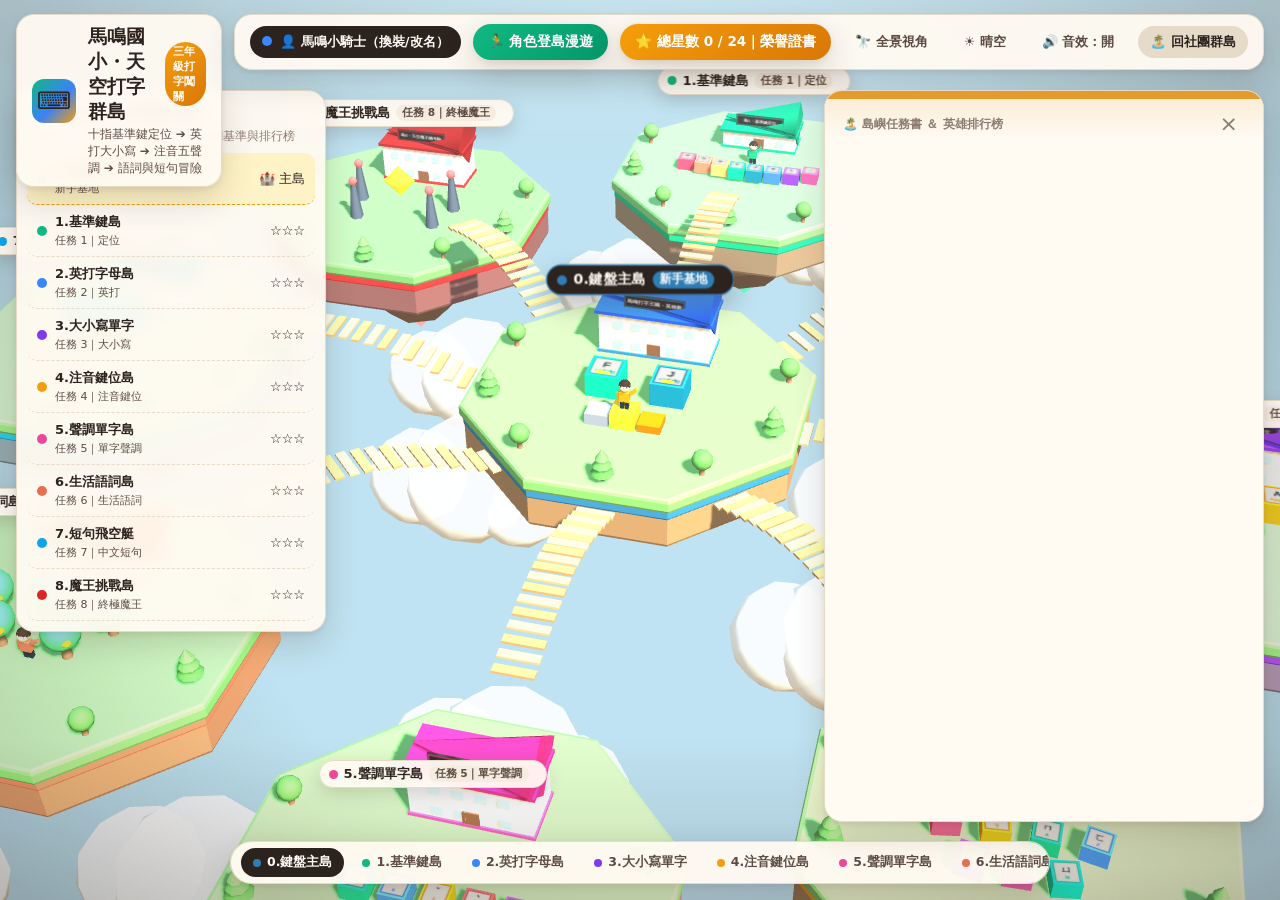
==== 打字島/index.html @ ccc3d575 "feat: add typing archipelago (打字島) for 3rd-grade students" ====
<!DOCTYPE html>
<html lang="zh-Hant-TW">
<head>
  <meta charset="UTF-8" />
  <meta name="viewport" content="width=device-width, initial-scale=1.0, maximum-scale=1.0, user-scalable=no" />
  <title>馬鳴國小・天空打字群島｜三年級中英打字十指闖關與英雄榜</title>
  <meta name="description" content="臺中市外埔區馬鳴國民小學「天空打字群島」：專為國小三年級設計的 3D 浮空島中英打字闖關網站，涵蓋基準鍵定位、英打字母、Shift 大小寫單字、注音符號鍵位、五聲調單字、雙字語詞、生活短句與混合魔王島。" />
  <link rel="stylesheet" href="./assets/styles.css" />
</head>
<body>
  <div id="root">
    <!-- 3D 畫布與微縮模型移軸濾鏡 -->
    <div id="canvas-stage" class="stage"></div>
    <div class="tilt-shift-overlay"></div>
    <div id="label-layer" class="label-layer"></div>

    <!-- 頂部品牌與個人星等工具列 -->
    <header class="topbar">
      <div class="brand">
        <div class="brand-logo" aria-hidden="true">⌨️</div>
        <div>
          <h1>
            馬鳴國小・天空打字群島
            <span class="beta">三年級打字闖關</span>
          </h1>
          <p>十指基準鍵定位 ➔ 英打大小寫 ➔ 注音五聲調 ➔ 語詞與短句冒險</p>
        </div>
      </div>

      <div class="profile-bar">
        <button id="btn-open-avatar" class="tb on" title="修改角色姓名與服裝">
          <span id="top-player-dot" style="display:inline-block;width:10px;height:10px;border-radius:50%;background:#3a86ff;margin-right:4px;"></span>
          👤 <span id="top-player-name">馬鳴小騎士</span>（換裝/改名）
        </button>

        <button id="btn-roam-toggle" class="action-pill" style="background:linear-gradient(135deg,#10b981,#059669);">
          🏃 角色登島漫遊
        </button>

        <button id="btn-open-cert-top" class="action-pill" style="background:linear-gradient(135deg,#f59e0b,#d97706);">
          ⭐ 總星數 <span id="total-stars-count">0 / 24</span>｜榮譽證書
        </button>

        <button id="btn-view" class="tb">🔭 全景視角</button>
        <button id="btn-theme" class="tb">☀️ 晴空</button>
        <button id="btn-sound" class="tb">🔊 音效：開</button>
        <a href="../index.html" class="tb" style="background:#e6dac8;color:#2c221e;" title="前往馬鳴國小社團群島">🏝️ 回社團群島</a>
      </div>
    </header>

    <!-- 角色漫遊模式頂部靠近提示 HUD -->
    <div id="roam-hud" class="roam-hud hidden">
      <span>🕹️ 漫遊操作：<span class="hud-key">W A S D</span> 或 <span class="hud-key">方向鍵</span> 移動｜<span class="hud-key">空白鍵</span> 跳躍</span>
      <span>📍 目前所在：<strong id="roam-island-name">0. 鍵盤王國主島</strong></span>
      <button id="btn-roam-play" class="hud-action">🎮 進入本島闖關</button>
      <div style="display:inline-flex;gap:4px;margin-left:6px;">
        <button class="hud-action" style="background:#3b82f6;" data-move="up">▲</button>
        <button class="hud-action" style="background:#3b82f6;" data-move="left">◀</button>
        <button class="hud-action" style="background:#3b82f6;" data-move="down">▼</button>
        <button class="hud-action" style="background:#3b82f6;" data-move="right">▶</button>
        <button class="hud-action" style="background:#f59e0b;" data-move="jump">跳</button>
      </div>
    </div>

    <!-- 左側：國小三年級 8 大打字任務島進度清單 -->
    <aside class="log" aria-label="打字闖關任務地圖">
      <div class="log-head">
        <h3>🗺️ 三年級打字闖關地圖</h3>
      </div>
      <p class="log-sub">點選任一島嶼可飛往該島並查看過關基準與排行榜</p>
      <div id="mission-list" class="mission-list"></div>
    </aside>

    <!-- 右側：島嶼任務說明、小三基準與英雄排行榜面板 -->
    <section id="detail-panel" class="panel" aria-label="島嶼詳情與英雄榜">
      <div class="panel-head">
        <div class="panel-nav">
          <span style="font-size:12px;font-weight:800;color:var(--muted);">🏝️ 島嶼任務書 ＆ 英雄排行榜</span>
          <button id="btn-close-detail" class="x" title="收合面板">×</button>
        </div>
      </div>
      <div id="detail-content" class="panel-body"></div>
    </section>

    <!-- 底部：9 座島嶼快速切換列 -->
    <nav class="toolbar" aria-label="島嶼快速導覽">
      <div id="island-dock" class="island-dock"></div>
    </nav>

    <!-- =========================================================
         🎮 打字闖關遊戲艙 (#typing-cockpit) ＆ 十指發光虛擬鍵盤
         ========================================================= -->
    <div id="typing-cockpit" class="cockpit-wrap hidden" role="dialog" aria-modal="true">
      <div class="cockpit" style="position:relative;">
        <!-- 座艙頂部資訊與即時成績列 -->
        <div class="cp-header">
          <div class="cp-title-box">
            <h3 id="cp-island-title">島 1：基準鍵定位島</h3>
            <div id="cp-rule-desc" style="font-size:12px;color:var(--ink-2);margin-top:2px;"></div>
          </div>

          <div class="cp-stats">
            <div class="stat-pill">⏱️ 剩餘 <b id="cp-timer">60s</b></div>
            <div class="stat-pill">🎯 已完成 <b id="cp-score">0</b></div>
            <div class="stat-pill">✨ 正確率 <b id="cp-acc">100%</b></div>
            <div class="stat-pill">🔥 連擊 <b id="cp-combo">0</b></div>
            <div class="stat-pill">🏆 目前星等 <b id="cp-stars-live">☆☆☆</b></div>
          </div>

          <div style="display:flex;gap:6px;">
            <button id="btn-cp-restart" class="tb" style="background:var(--paper);border:1px solid var(--line);">🔄 重新計時</button>
            <button id="btn-cp-finish-now" class="tb" style="background:#fef3c7;border:1px solid #f59e0b;">🏁 提前結算</button>
            <button id="btn-cp-close" class="tb" style="background:#fee2e2;color:#991b1b;">✕ 離開 (Esc)</button>
          </div>
        </div>

        <!-- 題目展示與注音/按鍵逐鍵拆解舞台 -->
        <div class="cp-stage">
          <button id="cp-mode-toggle" class="tb" style="background:#dbeafe;color:#1e40af;border:1px solid #93c5fd;font-size:12px;margin-bottom:4px;">
            🎯 目前：注音按鍵導引模式（免切輸入法）
          </button>

          <div class="prompt-card">
            <div id="cp-target-big" class="prompt-main">F</div>
            <div id="cp-zy-steps" class="zy-steps-row"></div>
            <div id="cp-hint-text" class="prompt-sub"></div>
          </div>

          <!-- 可選：真實中文輸入框 (IME) 模式 -->
          <div id="cp-ime-wrap" class="ime-input-box hidden">
            <input id="cp-ime-input" type="text" placeholder="請切到微軟注音，在此輸入上方國字..." autocomplete="off" />
          </div>

          <!-- 十指分工提示橫幅 -->
          <div id="vk-finger-banner" class="finger-banner">
            🖐️ 請把左手食指放在 F 鍵、右手食指放在 J 鍵（摸摸看有小凸點喔！）
          </div>
        </div>

        <!-- 臺灣標準大千注音 + 英數 4 排發光虛擬鍵盤 -->
        <div class="v-keyboard">
          <div id="vk-rows-container" style="display:flex;flex-direction:column;gap:6px;"></div>
          <div class="finger-legend">
            <span><i style="background:#ef476f"></i>左手小指</span>
            <span><i style="background:#f78c6b"></i>左手無名指</span>
            <span><i style="background:#ffd166"></i>左手中指</span>
            <span><i style="background:#06d6a0"></i>左手食指(F凸點)</span>
            <span><i style="background:#a855f7"></i>雙手大拇指(空白鍵一聲)</span>
            <span><i style="background:#118ab2"></i>右手食指(J凸點)</span>
            <span><i style="background:#3a86ff"></i>右手中指</span>
            <span><i style="background:#8338ec"></i>右手無名指</span>
            <span><i style="background:#ec4899"></i>右手小指</span>
          </div>
        </div>

        <!-- 闖關完成結算覆蓋層 -->
        <div id="cp-result-overlay" class="res-overlay hidden"></div>
      </div>
    </div>

    <!-- =========================================================
         👤 角色命名與造型自訂彈窗 (#avatar-modal)
         ========================================================= -->
    <div id="avatar-modal" class="modal-wrap hidden" role="dialog" aria-modal="true">
      <div class="modal-card" style="max-width:460px;">
        <button id="btn-close-avatar" class="x modal-close">×</button>
        <h2 style="margin:0 0 6px;">👤 設定你的打字冒險家角色</h2>
        <p style="margin:0 0 14px;font-size:13px;color:var(--ink-2);">
          你的名字會顯示在 3D 人物頭頂名牌、各島英雄排行榜與榮譽證書上喔！（請填寫暱稱或名字即可）
        </p>

        <div style="display:flex;flex-direction:column;gap:10px;">
          <label style="font-size:13px;font-weight:800;">
            🌟 角色名字 / 暱稱
            <input id="inp-player-name" type="text" maxlength="14" placeholder="例如：小天馬、3年甲班小傑" style="width:100%;margin-top:4px;padding:8px 12px;border-radius:10px;border:1.5px solid var(--line);font-weight:800;" />
          </label>

          <label style="font-size:13px;font-weight:800;">
            🎖️ 頭頂稱號徽章
            <input id="inp-player-title" type="text" maxlength="14" placeholder="例如：三年級打字冒險家" style="width:100%;margin-top:4px;padding:8px 12px;border-radius:10px;border:1.5px solid var(--line);font-weight:800;" />
          </label>

          <div>
            <div style="font-size:13px;font-weight:800;">👕 上衣顏色</div>
            <div class="avatar-colors">
              <button class="color-dot" style="background:#3a86ff" data-shirt="#3a86ff" title="天空藍"></button>
              <button class="color-dot" style="background:#10b981" data-shirt="#10b981" title="森林綠"></button>
              <button class="color-dot" style="background:#ef476f" data-shirt="#ef476f" title="活力紅"></button>
              <button class="color-dot" style="background:#f59e0b" data-shirt="#f59e0b" title="陽光橘"></button>
              <button class="color-dot" style="background:#8338ec" data-shirt="#8338ec" title="魔法紫"></button>
            </div>
          </div>

          <div>
            <div style="font-size:13px;font-weight:800;">🧢 帽子顏色</div>
            <div class="avatar-colors">
              <button class="color-dot" style="background:#fbbf24" data-hat="#fbbf24" title="金黃帽"></button>
              <button class="color-dot" style="background:#ef4444" data-hat="#ef4444" title="紅探險帽"></button>
              <button class="color-dot" style="background:#3b82f6" data-hat="#3b82f6" title="藍飛行帽"></button>
              <button class="color-dot" style="background:#10b981" data-hat="#10b981" title="綠精靈帽"></button>
              <button class="color-dot" style="background:#ec4899" data-hat="#ec4899" title="粉紅帽"></button>
            </div>
          </div>

          <button id="btn-save-avatar" class="btn-primary-launch" style="background:linear-gradient(135deg,#10b981,#2563eb);margin-top:6px;">
            ✅ 儲存角色並更新排行榜名牌
          </button>
        </div>
      </div>
    </div>

    <!-- =========================================================
         🏆 榮譽證書與總成績單彈窗 (#cert-modal)
         ========================================================= -->
    <div id="cert-modal" class="modal-wrap hidden" role="dialog" aria-modal="true">
      <div class="modal-card" style="max-width:740px;">
        <button id="btn-close-cert" class="x modal-close no-print">×</button>
        <div id="cert-body"></div>
        <div class="no-print" style="display:flex;justify-content:flex-end;gap:10px;margin-top:14px;">
          <button id="btn-print-cert" class="btn-primary-launch" style="background:linear-gradient(135deg,#f59e0b,#d97706);padding:9px 18px;">
            🖨️ 列印 / 另存 PDF 榮譽證書
          </button>
        </div>
      </div>
    </div>
  </div>

  <!-- 載入 Three.js、小三打字題庫、3D 浮空島引擎與互動 UI -->
  <script src="./assets/three.min.js"></script>
  <script src="./assets/typing-data.js"></script>
  <script src="./assets/scene-3d.js"></script>
  <script src="./assets/app-ui.js"></script>
</body>
</html>
---- 打字島/assets/styles.css ----
:root {
  --ink: #2c221e;
  --ink-2: #5c4b42;
  --muted: #8c7b70;
  --paper: #fffaf2;
  --paper-2: #f6ede0;
  --line: #e6dac8;
  --accent: #e39b2d;
  --sky-blue: #3b82f6;
  --green: #10b981;
  --red: #ef4444;
  --shadow: 0 12px 32px rgba(60, 40, 20, 0.18), 0 2px 6px rgba(60, 40, 20, 0.08);
  --radius: 18px;
  --font: "Noto Sans TC", "PingFang TC", "Microsoft JhengHei", system-ui, -apple-system, sans-serif;
  color-scheme: light;
}

* {
  box-sizing: border-box;
}

html, body, #root {
  width: 100%;
  height: 100%;
  margin: 0;
  padding: 0;
  overflow: hidden;
  user-select: none;
  -webkit-user-select: none;
}

body {
  font-family: var(--font);
  color: var(--ink);
  -webkit-font-smoothing: antialiased;
  background: #bfe3f2;
}

button, input, select {
  font: inherit;
  color: inherit;
}

button {
  cursor: pointer;
}

a {
  color: inherit;
  text-decoration: none;
}

/* 3D Stage & Tilt-Shift FX */
.stage {
  position: fixed;
  inset: 0;
  z-index: 1;
}

.stage canvas {
  display: block;
  width: 100%;
  height: 100%;
  outline: none;
}

.tilt-shift-overlay {
  position: fixed;
  inset: 0;
  z-index: 2;
  pointer-events: none;
  transition: opacity 0.4s ease;
  background:
    radial-gradient(circle at 50% 50%, transparent 55%, rgba(35, 25, 15, 0.2) 100%),
    linear-gradient(180deg, rgba(255, 250, 242, 0.16) 0%, transparent 18%, transparent 82%, rgba(59, 47, 42, 0.16) 100%);
}

.tilt-shift-overlay.off {
  opacity: 0;
}

/* 3D Floating Labels */
.label-layer {
  position: fixed;
  inset: 0;
  z-index: 5;
  pointer-events: none;
  overflow: hidden;
}

.nameplate {
  position: absolute;
  transform: translate(-50%, -50%);
  background: rgba(255, 250, 242, 0.95);
  border: 1.5px solid var(--line);
  border-radius: 999px;
  box-shadow: 0 6px 18px rgba(59, 47, 42, 0.18);
  padding: 4px 11px 4px 9px;
  display: inline-flex;
  align-items: center;
  gap: 6px;
  font-size: 13px;
  font-weight: 800;
  color: var(--ink);
  white-space: nowrap;
  pointer-events: auto;
  cursor: pointer;
  transition: transform 0.2s cubic-bezier(0.2, 0.9, 0.3, 1), background 0.2s, box-shadow 0.2s;
  backdrop-filter: blur(4px);
}

.nameplate:hover,
.nameplate.on {
  background: var(--ink);
  color: #fffaf2;
  border-color: var(--c, var(--accent));
  transform: translate(-50%, -58%) scale(1.1);
  box-shadow: 0 10px 24px rgba(59, 47, 42, 0.32);
  z-index: 15;
}

.nameplate.hidden {
  opacity: 0;
  pointer-events: none;
}

.nameplate .dot {
  width: 9px;
  height: 9px;
  border-radius: 50%;
  background: var(--c, var(--accent));
  flex: none;
}

.nameplate em {
  font-style: normal;
  font-size: 10.5px;
  font-weight: 700;
  padding: 1px 6px;
  border-radius: 999px;
  background: var(--paper-2);
  color: var(--ink-2);
}

.nameplate:hover em,
.nameplate.on em {
  background: var(--c, var(--accent));
  color: #fff;
}

.nameplate .stars-pill {
  font-size: 11px;
  letter-spacing: -1px;
}

.link-label {
  position: absolute;
  transform: translate(-50%, -50%);
  background: rgba(44, 34, 30, 0.88);
  color: #fffaf2;
  padding: 3px 9px;
  border-radius: 999px;
  font-size: 11px;
  font-weight: 700;
  white-space: nowrap;
  pointer-events: none;
}

/* Player 3D Nameplate */
.player-nameplate {
  position: absolute;
  transform: translate(-50%, -100%);
  background: rgba(35, 25, 18, 0.92);
  color: #fffaf2;
  border: 1.5px solid #ffd166;
  border-radius: 999px;
  box-shadow: 0 4px 14px rgba(0, 0, 0, 0.35);
  padding: 3px 10px;
  display: inline-flex;
  align-items: center;
  gap: 5px;
  font-size: 12px;
  font-weight: 800;
  pointer-events: none;
  white-space: nowrap;
  z-index: 27;
}

.player-nameplate .p-badge {
  background: #10b981;
  color: #fff;
  border-radius: 999px;
  padding: 1px 6px;
  font-size: 10px;
  font-weight: 900;
}

.player-nameplate.hidden {
  display: none !important;
}

/* Topbar */
.topbar {
  position: fixed;
  top: 14px;
  left: 16px;
  right: 16px;
  z-index: 20;
  display: flex;
  justify-content: space-between;
  align-items: flex-start;
  gap: 12px;
  pointer-events: none;
}

.topbar > * {
  pointer-events: auto;
}

.brand, .profile-bar {
  background: rgba(255, 250, 242, 0.95);
  border: 1px solid var(--line);
  border-radius: var(--radius);
  box-shadow: var(--shadow);
  backdrop-filter: blur(8px);
  display: flex;
  align-items: center;
  gap: 12px;
  padding: 9px 15px;
}

.brand-logo {
  width: 44px;
  height: 44px;
  border-radius: 12px;
  background: linear-gradient(135deg, #10b981 0%, #3b82f6 55%, #f59e0b 100%);
  display: grid;
  place-items: center;
  font-size: 24px;
  flex: none;
}

.brand h1 {
  margin: 0;
  font-size: 18.5px;
  font-weight: 900;
  display: flex;
  align-items: center;
  gap: 8px;
}

.beta {
  background: linear-gradient(135deg, #f59e0b, #d97706);
  color: #fff;
  font-size: 11px;
  font-weight: 800;
  padding: 2px 8px;
  border-radius: 999px;
}

.brand p {
  margin: 2px 0 0;
  font-size: 12px;
  color: var(--ink-2);
}

.quote {
  background: rgba(255, 250, 242, 0.92);
  border: 1px solid var(--line);
  border-radius: var(--radius);
  box-shadow: var(--shadow);
  flex: 0 1 480px;
  min-width: 0;
  display: flex;
  align-items: center;
  gap: 10px;
  padding: 9px 12px 9px 14px;
}

.quote-tag {
  background: var(--green);
  color: #fff;
  border-radius: 999px;
  padding: 2px 8px;
  font-size: 11px;
  font-weight: 800;
  flex: none;
}

.quote p {
  flex: 1;
  margin: 0;
  font-size: 13px;
  font-weight: 600;
}

.quote-by {
  color: var(--muted);
  font-size: 11.5px;
  margin-left: 6px;
}

.quote-next {
  width: 28px;
  height: 28px;
  border-radius: 50%;
  border: 0;
  background: var(--paper-2);
  font-size: 15px;
}

/* Left Progress & Mission Log */
.log {
  position: fixed;
  top: 90px;
  left: 16px;
  z-index: 18;
  width: 310px;
  max-height: calc(100vh - 235px);
  background: rgba(255, 250, 242, 0.95);
  border: 1px solid var(--line);
  border-radius: var(--radius);
  box-shadow: var(--shadow);
  backdrop-filter: blur(8px);
  display: flex;
  flex-direction: column;
  overflow: hidden;
  transition: transform 0.3s ease, opacity 0.3s ease;
}

.log.hidden {
  transform: translateX(-340px);
  opacity: 0;
  pointer-events: none;
}

.log-head {
  display: flex;
  justify-content: space-between;
  align-items: center;
  padding: 12px 14px 4px;
}

.log h3 {
  margin: 0;
  font-size: 15.5px;
  font-weight: 900;
}

.log-sub {
  color: var(--muted);
  margin: 0 14px 8px;
  font-size: 12px;
}

.mission-list {
  margin: 0;
  padding: 0 10px 10px;
  list-style: none;
  overflow-y: auto;
  flex: 1;
}

.mission-item {
  border-bottom: 1px dashed var(--line);
  border-radius: 10px;
  padding: 8px 10px;
  cursor: pointer;
  display: flex;
  justify-content: space-between;
  align-items: center;
  gap: 8px;
  transition: background 0.15s;
}

.mission-item:hover {
  background: var(--paper-2);
}

.mission-item .m-title {
  font-size: 13px;
  font-weight: 800;
  display: flex;
  align-items: center;
  gap: 6px;
}

.mission-item .m-sub {
  font-size: 11px;
  color: var(--ink-2);
  margin-top: 2px;
}

.mission-item .m-stars {
  font-size: 13px;
  white-space: nowrap;
}

/* Bottom Left Mascot Guide */
.guide {
  position: fixed;
  bottom: 16px;
  left: 16px;
  z-index: 22;
  background: rgba(255, 250, 242, 0.95);
  border: 1px solid var(--line);
  border-radius: var(--radius);
  box-shadow: var(--shadow);
  padding: 10px 14px;
  max-width: 310px;
  display: flex;
  align-items: center;
  gap: 10px;
}

.guide .mascot {
  font-size: 30px;
  cursor: pointer;
}

.guide b {
  font-size: 13.5px;
  display: block;
}

.guide span {
  color: var(--ink-2);
  font-size: 12px;
}

.guide .howto {
  color: var(--muted);
  margin-top: 2px;
  font-size: 11px;
  display: block;
}

/* Bottom Toolbar */
.toolbar {
  position: fixed;
  bottom: 16px;
  left: 50%;
  transform: translateX(-50%);
  z-index: 25;
  display: flex;
  align-items: center;
  gap: 8px;
  max-width: calc(100vw - 32px);
}

.seg {
  background: rgba(255, 250, 242, 0.96);
  border: 1px solid var(--line);
  box-shadow: var(--shadow);
  border-radius: 999px;
  padding: 4px;
  display: flex;
  gap: 2px;
}

.tb {
  white-space: nowrap;
  color: var(--ink-2);
  background: transparent;
  border: 0;
  border-radius: 999px;
  padding: 7px 12px;
  font-size: 13px;
  font-weight: 700;
}

.tb:hover {
  background: var(--paper-2);
  color: var(--ink);
}

.tb.on {
  background: var(--ink);
  color: #fffaf2;
}

.action-pill {
  color: #fff;
  white-space: nowrap;
  box-shadow: var(--shadow);
  border: 0;
  border-radius: 999px;
  padding: 9px 15px;
  font-size: 13.5px;
  font-weight: 800;
  transition: filter 0.15s, transform 0.15s;
}

.action-pill:hover {
  filter: brightness(1.08);
  transform: translateY(-1px);
}

/* Right Detail & Leaderboard Panel */
.panel {
  position: fixed;
  top: 90px;
  bottom: 78px;
  right: 16px;
  z-index: 30;
  width: 440px;
  max-width: calc(100vw - 32px);
  background: var(--paper);
  border: 1px solid var(--line);
  border-radius: var(--radius);
  box-shadow: var(--shadow);
  display: flex;
  flex-direction: column;
  overflow: hidden;
  animation: slideIn 0.28s cubic-bezier(0.2, 0.9, 0.3, 1);
}

.panel.hidden {
  display: none;
}

@keyframes slideIn {
  from { opacity: 0; transform: translateX(35px); }
  to { opacity: 1; transform: translateX(0); }
}

.panel-head {
  border-top: 8px solid var(--c, var(--accent));
  background: linear-gradient(180deg, color-mix(in srgb, var(--c, var(--accent)) 14%, var(--paper)) 0%, var(--paper) 100%);
  padding: 12px 18px 0;
}

.panel-nav {
  display: flex;
  align-items: center;
  gap: 6px;
}

.panel-nav .nav-circle {
  border: 1px solid var(--line);
  background: var(--paper);
  border-radius: 50%;
  width: 28px;
  height: 28px;
  font-size: 16px;
  display: grid;
  place-items: center;
}

.panel-nav .x {
  margin-left: auto;
}

.x {
  color: var(--muted);
  background: transparent;
  border: 0;
  border-radius: 8px;
  padding: 2px 7px;
  font-size: 22px;
  line-height: 1;
}

.panel h2 {
  margin: 6px 0 2px;
  font-size: 21px;
  font-weight: 900;
}

.tagline {
  color: var(--ink-2);
  margin: 0;
  font-size: 13.5px;
}

.tabs {
  display: flex;
  gap: 4px;
  margin-top: 10px;
  border-bottom: 1px solid var(--line);
}

.tabs button {
  color: var(--ink-2);
  background: transparent;
  border: 0;
  border-bottom: 3px solid transparent;
  padding: 8px 12px;
  font-size: 13.5px;
  font-weight: 700;
}

.tabs button.on {
  color: var(--ink);
  border-bottom-color: var(--c, var(--accent));
  font-weight: 900;
}

.panel-body {
  flex: 1;
  padding: 14px 18px 20px;
  overflow-y: auto;
}

.notice-box {
  background: #fff4db;
  border: 1px solid #f0d596;
  border-radius: 12px;
  padding: 10px 12px;
  font-size: 12.5px;
  line-height: 1.6;
  color: #6e4e16;
  margin: 10px 0;
}

.rank-table {
  width: 100%;
  border-collapse: collapse;
  font-size: 13px;
  margin-top: 8px;
}

.rank-table th, .rank-table td {
  padding: 8px 8px;
  border-bottom: 1px solid var(--line);
  text-align: left;
}

.rank-table tr.me {
  background: #fef3c7;
  font-weight: 800;
}

/* =========================================================
   🎮 打字闖關遊戲艙 (#typing-cockpit) ＆ 十指發光虛擬鍵盤
   ========================================================= */
.cockpit-wrap {
  position: fixed;
  inset: 0;
  z-index: 45;
  background: rgba(20, 28, 46, 0.72);
  backdrop-filter: blur(8px);
  display: grid;
  place-items: center;
  padding: 12px;
}

.cockpit-wrap.hidden {
  display: none;
}

.cockpit {
  width: min(980px, 100%);
  max-height: 96vh;
  background: var(--paper);
  border: 2px solid var(--line);
  border-top: 8px solid var(--c, #10b981);
  border-radius: 24px;
  box-shadow: 0 24px 60px rgba(0, 0, 0, 0.42);
  display: flex;
  flex-direction: column;
  overflow: hidden;
  animation: popModal 0.25s cubic-bezier(0.2, 0.9, 0.3, 1);
}

@keyframes popModal {
  from { opacity: 0; transform: scale(0.95) translateY(10px); }
  to { opacity: 1; transform: scale(1) translateY(0); }
}

.cp-header {
  display: flex;
  justify-content: space-between;
  align-items: center;
  flex-wrap: wrap;
  gap: 10px;
  padding: 12px 20px;
  background: var(--paper-2);
  border-bottom: 1px solid var(--line);
}

.cp-title-box h3 {
  margin: 0;
  font-size: 18px;
  font-weight: 900;
  display: flex;
  align-items: center;
  gap: 8px;
}

.cp-stats {
  display: flex;
  align-items: center;
  gap: 10px;
  flex-wrap: wrap;
}

.stat-pill {
  background: var(--paper);
  border: 1.5px solid var(--line);
  border-radius: 12px;
  padding: 5px 12px;
  font-size: 13px;
  font-weight: 800;
  display: flex;
  align-items: center;
  gap: 5px;
}

.stat-pill b {
  font-size: 16px;
  font-variant-numeric: tabular-nums;
  color: var(--c, #10b981);
}

/* 星級目標進度條 */
.star-bar-wrap {
  padding: 8px 20px;
  background: #fff;
  border-bottom: 1px solid var(--line);
  display: flex;
  align-items: center;
  gap: 14px;
}

.star-track {
  flex: 1;
  height: 12px;
  background: #e5e7eb;
  border-radius: 999px;
  position: relative;
  overflow: hidden;
}

.star-fill {
  height: 100%;
  background: linear-gradient(90deg, #10b981, #f59e0b, #ef4444);
  border-radius: 999px;
  transition: width 0.25s ease;
}

.star-targets {
  font-size: 12px;
  font-weight: 800;
  color: var(--ink-2);
  display: flex;
  gap: 10px;
}

/* 題目展示舞台 */
.cp-stage {
  padding: 18px 24px 14px;
  text-align: center;
  display: flex;
  flex-direction: column;
  align-items: center;
  gap: 8px;
  background: radial-gradient(circle at 50% 20%, #ffffff 0%, var(--paper) 100%);
}

.prompt-card {
  background: #fff;
  border: 2.5px solid var(--c, #10b981);
  border-radius: 20px;
  padding: 14px 32px;
  min-width: 320px;
  box-shadow: 0 8px 24px rgba(0, 0, 0, 0.06);
  position: relative;
  transition: transform 0.12s;
}

.prompt-card.hit {
  transform: scale(1.05);
  border-color: #10b981;
  background: #ecfdf5;
}

.prompt-card.miss {
  animation: shake 0.25s ease;
  border-color: #ef4444;
  background: #fef2f2;
}

@keyframes shake {
  0%, 100% { transform: translateX(0); }
  25% { transform: translateX(-8px); }
  75% { transform: translateX(8px); }
}

.prompt-main {
  font-size: 46px;
  font-weight: 900;
  letter-spacing: 0.06em;
  color: var(--ink);
  line-height: 1.2;
}

.prompt-main .ch-done {
  color: #10b981;
}

.prompt-main .ch-curr {
  color: var(--c, #3b82f6);
  text-decoration: underline;
  text-underline-offset: 6px;
}

.prompt-sub {
  font-size: 14px;
  font-weight: 700;
  color: var(--ink-2);
  margin-top: 4px;
}

/* 逐鍵拆解序列膠囊 */
.seq-pills {
  display: flex;
  justify-content: center;
  flex-wrap: wrap;
  gap: 6px;
  margin-top: 6px;
}

.seq-pill {
  background: var(--paper-2);
  border: 1.5px solid var(--line);
  border-radius: 10px;
  padding: 4px 10px;
  font-size: 13.5px;
  font-weight: 800;
  color: var(--ink-2);
}

.seq-pill.done {
  background: #d1fae5;
  border-color: #10b981;
  color: #065f46;
}

.seq-pill.curr {
  background: #fef3c7;
  border-color: #f59e0b;
  color: #92400e;
  transform: scale(1.1);
  box-shadow: 0 4px 10px rgba(245, 158, 11, 0.25);
}

.finger-banner {
  display: inline-flex;
  align-items: center;
  gap: 8px;
  background: var(--ink);
  color: #fffaf2;
  padding: 5px 16px;
  border-radius: 999px;
  font-size: 13.5px;
  font-weight: 800;
  margin-top: 4px;
}

.finger-dot {
  width: 12px;
  height: 12px;
  border-radius: 50%;
  display: inline-block;
}

.ime-input-box {
  margin-top: 6px;
  display: flex;
  gap: 8px;
  align-items: center;
}

.ime-input-box input {
  font-size: 20px;
  font-weight: 800;
  padding: 7px 16px;
  border: 2px solid var(--sky-blue);
  border-radius: 12px;
  width: 280px;
  text-align: center;
  background: #fff;
  outline: none;
}

/* 十指分工發光虛擬鍵盤 (.v-keyboard) */
.v-keyboard {
  background: #232730;
  padding: 14px 16px;
  border-top: 2px solid #374151;
  display: flex;
  flex-direction: column;
  align-items: center;
  gap: 6px;
}

.vk-row {
  display: flex;
  gap: 6px;
  justify-content: center;
}

.vk-key {
  width: 56px;
  height: 50px;
  background: #323846;
  border: 1.5px solid #4b5563;
  border-bottom: 4px solid #1f242d;
  border-radius: 10px;
  color: #f3f4f6;
  display: flex;
  flex-direction: column;
  justify-content: space-between;
  padding: 4px 6px;
  position: relative;
  cursor: pointer;
  transition: transform 0.08s, background 0.12s, box-shadow 0.12s;
}

.vk-key:active {
  transform: translateY(2px);
}

.vk-key .k-en {
  font-size: 12px;
  font-weight: 800;
  color: #9ca3af;
  line-height: 1;
}

.vk-key .k-zy {
  font-size: 16px;
  font-weight: 900;
  align-self: flex-end;
  line-height: 1;
}

/* 基準鍵 F 與 J 定位凸點 */
.vk-key.bump::after {
  content: "";
  position: absolute;
  bottom: 4px;
  left: 50%;
  transform: translateX(-50%);
  width: 14px;
  height: 3px;
  border-radius: 999px;
  background: #fbbf24;
}

/* 下一顆目標按鍵發光跳動 */
.vk-key.target {
  background: #f59e0b !important;
  color: #111827 !important;
  border-color: #fde68a !important;
  border-bottom-color: #b45309 !important;
  box-shadow: 0 0 18px rgba(245, 158, 11, 0.85);
  transform: translateY(-3px) scale(1.06);
  z-index: 4;
  animation: pulseKey 0.9s infinite alternate;
}

.vk-key.target .k-en {
  color: #1f2937 !important;
}

@keyframes pulseKey {
  from { box-shadow: 0 0 10px rgba(245, 158, 11, 0.6); }
  to { box-shadow: 0 0 24px rgba(251, 191, 36, 1); }
}

.vk-key.space-key {
  width: 280px;
  flex-direction: row;
  align-items: center;
  justify-content: center;
  gap: 10px;
}

.vk-key.shift-key {
  width: 96px;
  justify-content: center;
  align-items: center;
  font-size: 13px;
  font-weight: 800;
}

.finger-legend {
  display: flex;
  flex-wrap: wrap;
  justify-content: center;
  gap: 8px;
  margin-top: 4px;
  font-size: 11px;
  color: #d1d5db;
}

.finger-legend span {
  display: inline-flex;
  align-items: center;
  gap: 4px;
}

.finger-legend i {
  width: 9px;
  height: 9px;
  border-radius: 50%;
  display: inline-block;
}

/* 漫遊模式 HUD 與虛擬搖桿 */
.roam-hud {
  position: fixed;
  top: 76px;
  left: 50%;
  transform: translateX(-50%);
  z-index: 28;
  background: rgba(35, 25, 18, 0.9);
  color: #fffaf2;
  border: 1.5px solid #ffd166;
  border-radius: 999px;
  padding: 8px 18px;
  font-size: 13px;
  font-weight: 700;
  box-shadow: 0 8px 24px rgba(0, 0, 0, 0.28);
  display: flex;
  align-items: center;
  gap: 10px;
}

.roam-hud.hidden {
  display: none;
}

.roam-hud .hud-key {
  background: rgba(255, 255, 255, 0.2);
  border-radius: 6px;
  padding: 1px 7px;
  font-size: 11.5px;
  color: #ffd166;
}

.roam-hud .hud-action {
  background: var(--green);
  color: #fff;
  border: 0;
  border-radius: 999px;
  padding: 4px 12px;
  font-size: 12px;
  font-weight: 800;
}

/* Modals */
.modal-wrap {
  position: fixed;
  inset: 0;
  z-index: 55;
  background: rgba(25, 20, 15, 0.55);
  backdrop-filter: blur(5px);
  display: grid;
  place-items: center;
  padding: 16px;
}

.modal-wrap.hidden {
  display: none;
}

.modal-card {
  background: var(--paper);
  border: 1px solid var(--line);
  border-radius: 22px;
  box-shadow: 0 20px 50px rgba(0, 0, 0, 0.3);
  width: min(680px, 100%);
  max-height: 88vh;
  overflow-y: auto;
  padding: 22px 24px;
  position: relative;
}

.modal-close {
  position: absolute;
  top: 14px;
  right: 16px;
}

.avatar-colors {
  display: flex;
  gap: 10px;
  margin: 8px 0 12px;
}

.color-dot {
  width: 32px;
  height: 32px;
  border-radius: 50%;
  border: 2px solid #fff;
  box-shadow: 0 2px 6px rgba(0,0,0,0.25);
  cursor: pointer;
}

.color-dot.on {
  transform: scale(1.18);
  outline: 2px solid var(--ink);
}

/* Toast */
.toast {
  position: fixed;
  bottom: 84px;
  left: 50%;
  transform: translateX(-50%);
  z-index: 65;
  background: var(--ink);
  color: #fffaf2;
  box-shadow: var(--shadow);
  border-radius: 999px;
  padding: 10px 20px;
  font-size: 14px;
  font-weight: 800;
  pointer-events: none;
}

.toast.hidden {
  display: none;
}

/* Intro Splash */
.intro {
  position: fixed;
  inset: 0;
  z-index: 70;
  background: linear-gradient(180deg, #93c5fd 0%, #e0f2fe 60%, #fffaf2 100%);
  display: grid;
  place-items: center;
  padding: 20px;
  transition: opacity 0.4s ease;
}

.intro.leave {
  opacity: 0;
  pointer-events: none;
}

.intro-card {
  background: var(--paper);
  border: 1px solid var(--line);
  border-radius: 24px;
  box-shadow: var(--shadow);
  padding: 28px 32px;
  width: min(440px, 100%);
  text-align: center;
}

.intro-icon {
  width: 72px;
  height: 72px;
  margin: 8px auto 12px;
  border-radius: 20px;
  background: linear-gradient(135deg, #10b981, #3b82f6 60%, #f59e0b);
  display: grid;
  place-items: center;
  font-size: 38px;
}

.intro-bar {
  height: 8px;
  background: var(--paper-2);
  border-radius: 999px;
  overflow: hidden;
  margin: 12px 0 8px;
}

.intro-bar i {
  display: block;
  height: 100%;
  background: linear-gradient(90deg, #10b981, #3b82f6, #f59e0b);
  transition: width 0.35s ease;
}

.intro-skip {
  margin-top: 10px;
  background: var(--ink);
  color: #fffaf2;
  border: 0;
  border-radius: 999px;
  padding: 8px 22px;
  font-size: 13.5px;
  font-weight: 800;
}

@media (max-width: 820px) {
  .quote, .guide { display: none; }
  .vk-key { width: 34px; height: 42px; padding: 2px 3px; }
  .vk-key .k-zy { font-size: 13px; }
  .vk-key.space-key { width: 160px; }
}


/* =========================================================
   補充：小三打字群島 UI 元件、排行榜、虛擬鍵盤與榮譽證書樣式
   ========================================================= */
.mission-item {
  width: 100%;
  background: transparent;
  border: 0;
  border-bottom: 1px dashed var(--line);
  text-align: left;
}
.mission-item.active {
  background: #fef3c7;
  border-color: #f59e0b;
}
.mission-item .m-dot {
  width: 10px;
  height: 10px;
  border-radius: 50%;
  flex: none;
}
.mission-item .m-info {
  flex: 1;
  min-width: 0;
}

.island-dock {
  display: flex;
  gap: 6px;
  overflow-x: auto;
  max-width: min(820px, 92vw);
  padding: 6px 10px;
  background: rgba(255, 250, 242, 0.96);
  border: 1px solid var(--line);
  border-radius: 999px;
  box-shadow: var(--shadow);
}
.dock-btn {
  display: inline-flex;
  align-items: center;
  gap: 6px;
  white-space: nowrap;
  border: 0;
  background: transparent;
  padding: 6px 12px;
  border-radius: 999px;
  font-size: 12.5px;
  font-weight: 800;
  color: var(--ink-2);
  transition: background 0.15s, color 0.15s;
}
.dock-btn:hover {
  background: var(--paper-2);
  color: var(--ink);
}
.dock-btn.active {
  background: var(--ink);
  color: #fffaf2;
}
.dock-dot {
  width: 8px;
  height: 8px;
  border-radius: 50%;
}
.dock-star {
  font-size: 10.5px;
}

/* 右側詳情與排行榜面板內部 */
.dp-header {
  padding-left: 12px;
  margin-bottom: 12px;
}
.dp-badge-row {
  display: flex;
  align-items: center;
  gap: 8px;
  margin-bottom: 6px;
}
.dp-badge {
  color: #fff;
  font-size: 11.5px;
  font-weight: 800;
  padding: 2px 9px;
  border-radius: 999px;
}
.dp-cat {
  font-size: 12px;
  font-weight: 700;
  color: var(--muted);
}
.dp-title {
  margin: 0 0 6px;
  font-size: 19px;
  font-weight: 900;
}
.dp-tagline {
  margin: 0;
  font-size: 13px;
  line-height: 1.5;
  color: var(--ink-2);
}

.my-best-banner {
  background: linear-gradient(90deg, #fef3c7, #fde68a);
  border: 1px solid #f59e0b;
  border-radius: 12px;
  padding: 8px 12px;
  font-size: 12.5px;
  display: flex;
  justify-content: space-between;
  align-items: center;
  margin-bottom: 12px;
}
.my-best-banner.empty {
  background: var(--paper-2);
  border-color: var(--line);
  color: var(--ink-2);
}

.dp-cta-group {
  display: flex;
  flex-direction: column;
  gap: 8px;
  margin-bottom: 14px;
}
.btn-primary-launch {
  color: #fff;
  border: 0;
  border-radius: 14px;
  padding: 12px 16px;
  font-size: 15px;
  font-weight: 900;
  box-shadow: 0 8px 20px rgba(29, 78, 216, 0.28);
  transition: transform 0.15s, filter 0.15s;
}
.btn-primary-launch:hover {
  transform: translateY(-2px);
  filter: brightness(1.08);
}
.btn-secondary-cert {
  background: var(--paper-2);
  color: var(--ink);
  border: 1px solid var(--line);
  border-radius: 12px;
  padding: 8px 14px;
  font-size: 13px;
  font-weight: 800;
}
.btn-secondary-cert:hover {
  background: #e6dac8;
}

.dp-section {
  margin-top: 14px;
  padding-top: 12px;
  border-top: 1px dashed var(--line);
}
.dp-section h3 {
  margin: 0 0 8px;
  font-size: 14px;
  font-weight: 900;
}

.benchmark-grid {
  display: grid;
  grid-template-columns: repeat(3, 1fr);
  gap: 8px;
}
.bm-card {
  background: var(--paper-2);
  border: 1px solid var(--line);
  border-radius: 12px;
  padding: 8px;
  text-align: center;
}
.bm-card.gold {
  background: #fef9c3;
  border-color: #facc15;
}
.bm-star {
  font-size: 11px;
  font-weight: 800;
  color: var(--ink-2);
}
.bm-val {
  font-size: 15px;
  font-weight: 900;
  margin-top: 2px;
}
.bm-note {
  margin-top: 6px;
  font-size: 12px;
  color: var(--ink-2);
}

.hub-summary-card {
  display: grid;
  grid-template-columns: 1fr 1fr;
  gap: 10px;
}
.hub-stat {
  background: var(--paper-2);
  border-radius: 12px;
  padding: 10px 12px;
  display: flex;
  flex-direction: column;
  gap: 4px;
  font-size: 12px;
}
.hub-stat strong {
  font-size: 18px;
}

.dp-tips {
  margin: 0;
  padding-left: 18px;
  font-size: 12.5px;
  line-height: 1.65;
  color: var(--ink-2);
}

.lb-list {
  display: flex;
  flex-direction: column;
  gap: 6px;
}
.lb-row {
  display: flex;
  align-items: center;
  gap: 10px;
  background: var(--paper-2);
  border: 1px solid var(--line);
  border-radius: 11px;
  padding: 7px 10px;
}
.lb-row.is-player {
  background: #fef3c7;
  border-color: #f59e0b;
}
.lb-rank {
  font-weight: 900;
  font-size: 13px;
  color: var(--ink-2);
  width: 24px;
}
.lb-main {
  flex: 1;
  min-width: 0;
}
.lb-name {
  font-size: 13px;
  font-weight: 800;
}
.lb-detail {
  font-size: 11.5px;
  color: var(--ink-2);
}
.lb-stars {
  font-size: 13px;
}

/* 座艙題目字元與注音拆解膠囊 */
.prompt-single {
  font-size: 52px;
  font-weight: 900;
  color: var(--ink);
}
.prompt-char {
  display: inline-block;
  font-size: 42px;
  font-weight: 900;
  padding: 0 3px;
  border-radius: 8px;
}
.prompt-char.ch-done {
  color: #10b981;
}
.prompt-char.ch-current {
  color: #2563eb;
  background: #dbeafe;
  transform: scale(1.08);
}
.prompt-char.ch-todo {
  color: #9ca3af;
}

.zy-steps-row {
  display: flex;
  align-items: center;
  justify-content: center;
  flex-wrap: wrap;
  gap: 6px;
  margin-top: 8px;
}
.zy-pill {
  background: var(--paper-2);
  border: 1.5px solid var(--line);
  border-radius: 999px;
  padding: 4px 12px;
  font-size: 15px;
  font-weight: 900;
}
.zy-pill.done {
  background: #d1fae5;
  border-color: #10b981;
  color: #065f46;
}
.zy-pill.active {
  background: #fef08a;
  border-color: #eab308;
  color: #854d0e;
  transform: scale(1.1);
  box-shadow: 0 4px 12px rgba(234, 179, 8, 0.35);
}
.zy-arrow {
  color: var(--muted);
  font-size: 13px;
}

/* 虛擬鍵盤按鍵內部與手指色條 */
.vk-key {
  border-top: 3px solid var(--finger-color, #64748b);
}
.vk-en {
  font-size: 12px;
  font-weight: 800;
  color: #cbd5e1;
}
.vk-zy {
  font-size: 16px;
  font-weight: 900;
  color: #ffffff;
  align-self: flex-end;
}
.vk-bump-bar {
  position: absolute;
  bottom: 3px;
  left: 50%;
  transform: translateX(-50%);
  width: 14px;
  height: 3px;
  background: #fbbf24;
  border-radius: 99px;
}
.vk-key.shift-target {
  background: #3b82f6 !important;
  color: #fff !important;
  box-shadow: 0 0 14px rgba(59, 130, 246, 0.85);
}
.vk-key.hit-ok {
  background: #10b981 !important;
  transform: scale(0.95);
}
.vk-key.hit-miss {
  background: #ef4444 !important;
}
.vk-wide {
  width: 98px;
}
.vk-space {
  width: 290px;
  flex-direction: row;
  align-items: center;
  justify-content: center;
  gap: 12px;
}

/* 闖關結算覆蓋層 */
.res-overlay {
  position: absolute;
  inset: 0;
  z-index: 20;
  background: rgba(15, 23, 42, 0.82);
  backdrop-filter: blur(6px);
  display: grid;
  place-items: center;
  padding: 20px;
}
.res-overlay.hidden {
  display: none;
}
.res-card {
  background: var(--paper);
  border: 2px solid #f59e0b;
  border-radius: 24px;
  padding: 24px 28px;
  width: min(540px, 100%);
  text-align: center;
  box-shadow: 0 20px 50px rgba(0, 0, 0, 0.45);
}
.res-badge {
  display: inline-block;
  background: var(--paper-2);
  padding: 4px 12px;
  border-radius: 999px;
  font-size: 12.5px;
  font-weight: 800;
}
.res-stars {
  font-size: 42px;
  margin: 10px 0 4px;
}
.res-title {
  margin: 0 0 8px;
  font-size: 20px;
  font-weight: 900;
}
.res-newbest {
  display: inline-block;
  background: #dcfce7;
  color: #166534;
  font-weight: 900;
  font-size: 13px;
  padding: 3px 12px;
  border-radius: 999px;
  margin-bottom: 10px;
}
.res-stats-grid {
  display: grid;
  grid-template-columns: repeat(2, 1fr);
  gap: 10px;
  margin: 12px 0 18px;
}
.res-stat {
  background: var(--paper-2);
  border-radius: 12px;
  padding: 10px;
  display: flex;
  flex-direction: column;
  gap: 3px;
  font-size: 12px;
}
.res-stat strong {
  font-size: 18px;
}
.res-actions {
  display: flex;
  flex-wrap: wrap;
  justify-content: center;
  gap: 8px;
}
.btn-res-primary, .btn-res-next, .btn-res-secondary {
  border: 0;
  border-radius: 12px;
  padding: 10px 16px;
  font-size: 13.5px;
  font-weight: 800;
}
.btn-res-primary {
  background: #2563eb;
  color: #fff;
}
.btn-res-next {
  background: #10b981;
  color: #fff;
}
.btn-res-secondary {
  background: var(--paper-2);
  color: var(--ink);
  border: 1px solid var(--line);
}

/* 榮譽證書樣式與列印最佳化 */
.cert-paper {
  background: #fffdf9;
  border: 4px double #d97706;
  border-radius: 16px;
  padding: 22px 24px;
}
.cert-header {
  text-align: center;
  border-bottom: 2px solid #fde68a;
  padding-bottom: 10px;
  margin-bottom: 12px;
}
.cert-school {
  font-size: 13px;
  font-weight: 800;
  color: #92400e;
}
.cert-main-title {
  margin: 4px 0 0;
  font-size: 22px;
  font-weight: 900;
}
.cert-recipient {
  font-size: 14px;
  line-height: 1.7;
  margin-bottom: 12px;
}
.cert-player-name {
  font-size: 18px;
  font-weight: 900;
  color: #1d4ed8;
  text-decoration: underline;
}
.cert-rank-badge {
  background: #fef3c7;
  border: 1px solid #f59e0b;
  padding: 2px 8px;
  border-radius: 8px;
  font-weight: 900;
}
.cert-table {
  width: 100%;
  border-collapse: collapse;
  font-size: 12.5px;
  margin-bottom: 12px;
}
.cert-table th, .cert-table td {
  border: 1px solid #e5e7eb;
  padding: 6px 8px;
  text-align: left;
}
.cert-table th {
  background: #fef3c7;
}
.cert-footer {
  display: flex;
  justify-content: space-between;
  font-size: 12px;
  font-weight: 800;
  color: var(--ink-2);
}

@media print {
  body * {
    visibility: hidden;
  }
  #cert-modal, #cert-modal * {
    visibility: visible;
  }
  #cert-modal {
    position: fixed;
    inset: 0;
    background: #fff;
  }
  .no-print {
    display: none !important;
  }
}
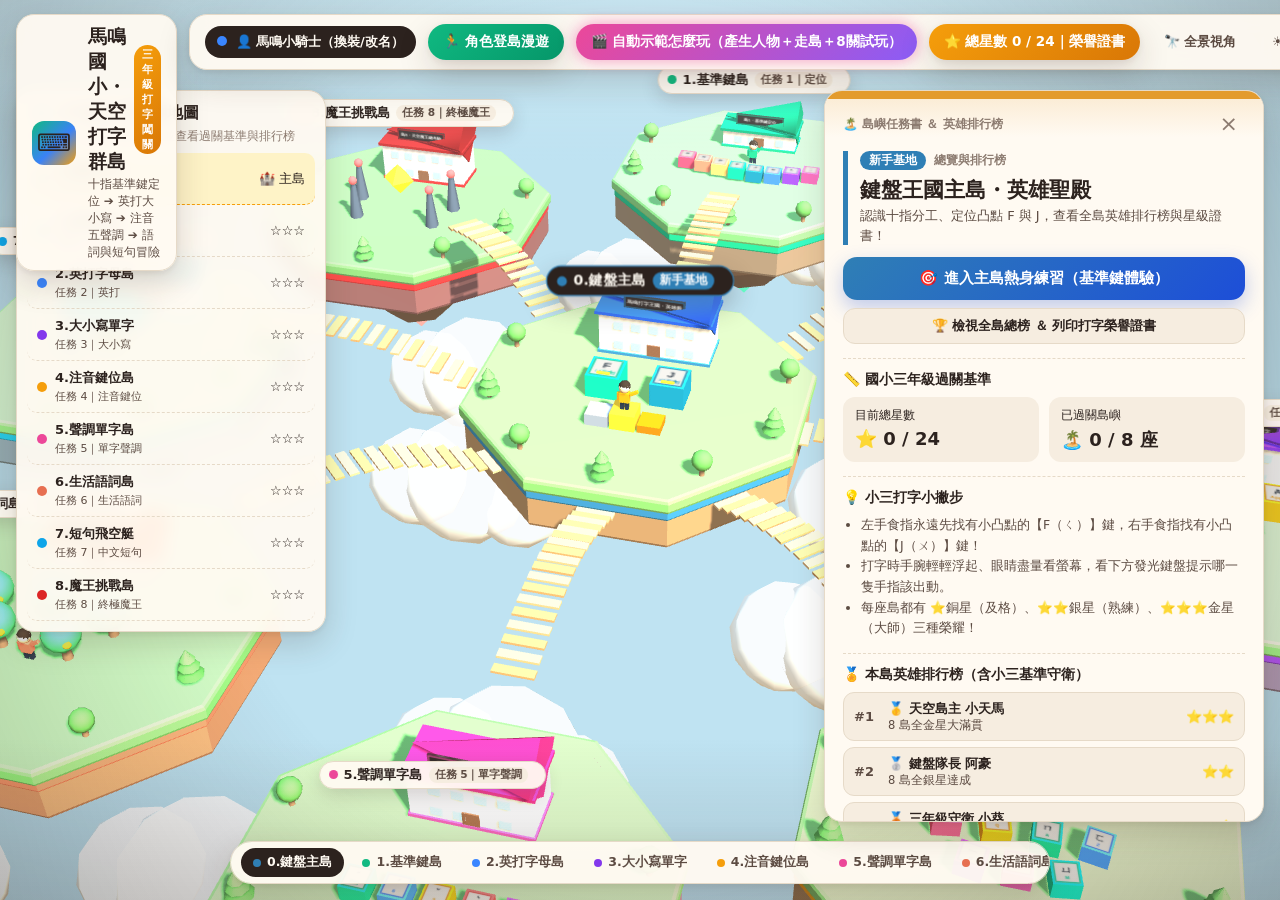
==== commit 0bad580e: "fix: ensure MMPS_ISLANDS_MAP initialized and expose game object for auto-play" ====
--- a/打字島/index.html
+++ b/打字島/index.html
@@ -37,6 +37,10 @@
           🏃 角色登島漫遊
         </button>
 
+        <button id="btn-auto-demo" class="action-pill" style="background:linear-gradient(135deg,#ec4899,#8b5cf6);box-shadow:0 0 16px rgba(236,72,153,0.55);">
+          🎬 自動示範怎麼玩（產生人物＋走島＋8關試玩）
+        </button>
+
         <button id="btn-open-cert-top" class="action-pill" style="background:linear-gradient(135deg,#f59e0b,#d97706);">
           ⭐ 總星數 <span id="total-stars-count">0 / 24</span>｜榮譽證書
         </button>
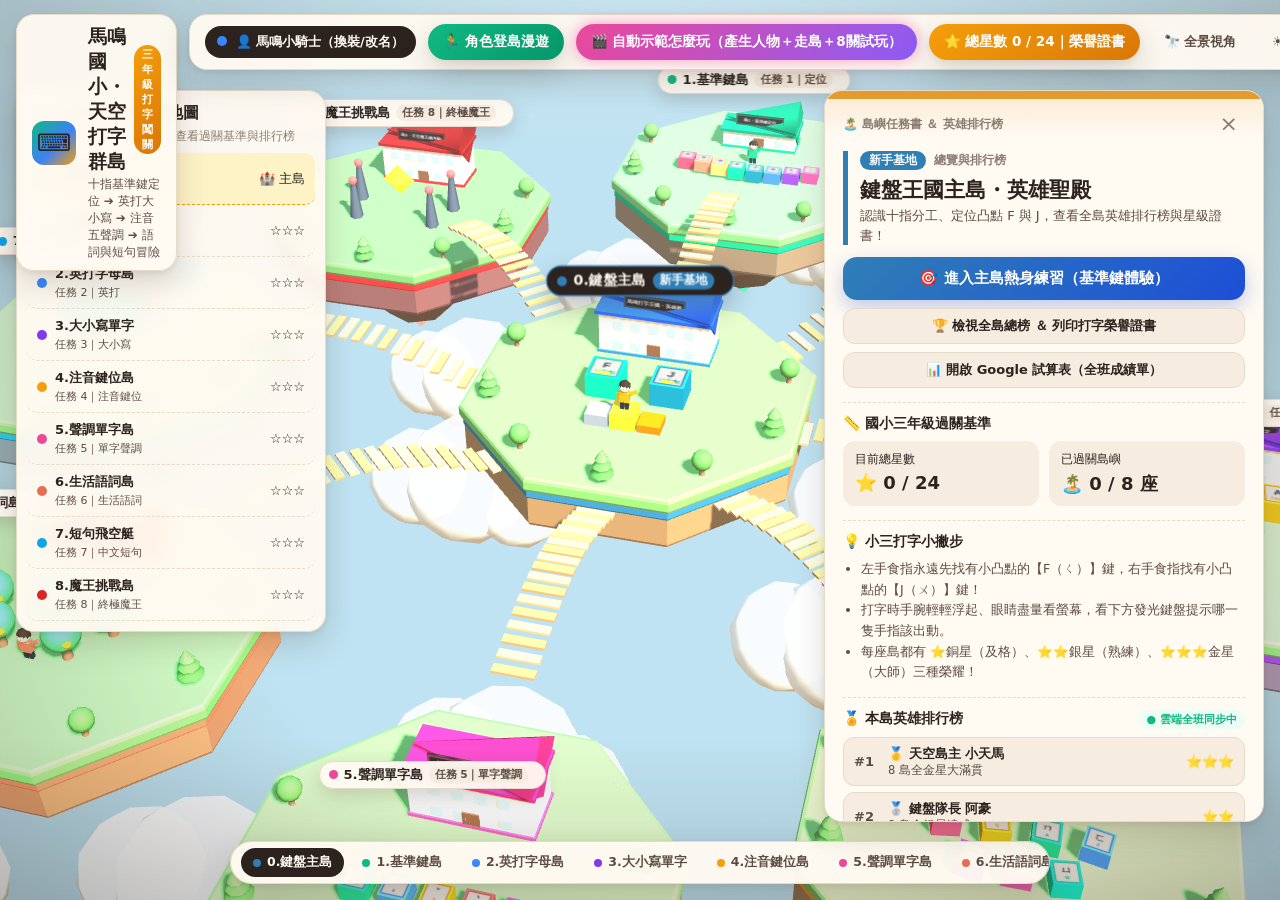
==== commit 854e075c: "feat: 串接 Google 試算表雲端排行榜，支援本機歷史成績自動補傳與每15秒全班即時同步" ====
--- a/打字島/index.html
+++ b/打字島/index.html
@@ -48,6 +48,7 @@
         <button id="btn-view" class="tb">🔭 全景視角</button>
         <button id="btn-theme" class="tb">☀️ 晴空</button>
         <button id="btn-sound" class="tb">🔊 音效：開</button>
+        <a href="https://docs.google.com/spreadsheets/d/18wjBHdrX1-dTkLO44P69Rultnt9jBNqLOLeWOztQB6E/edit?gid=0#gid=0" target="_blank" rel="noopener noreferrer" class="tb" style="background:#d1fae5;color:#065f46;border:1px solid #10b981;font-weight:900;" title="在 Google 試算表檢視全班成績">📊 全班成績試算表</a>
         <a href="../index.html" class="tb" style="background:#e6dac8;color:#2c221e;" title="前往馬鳴國小社團群島">🏝️ 回社團群島</a>
       </div>
     </header>
